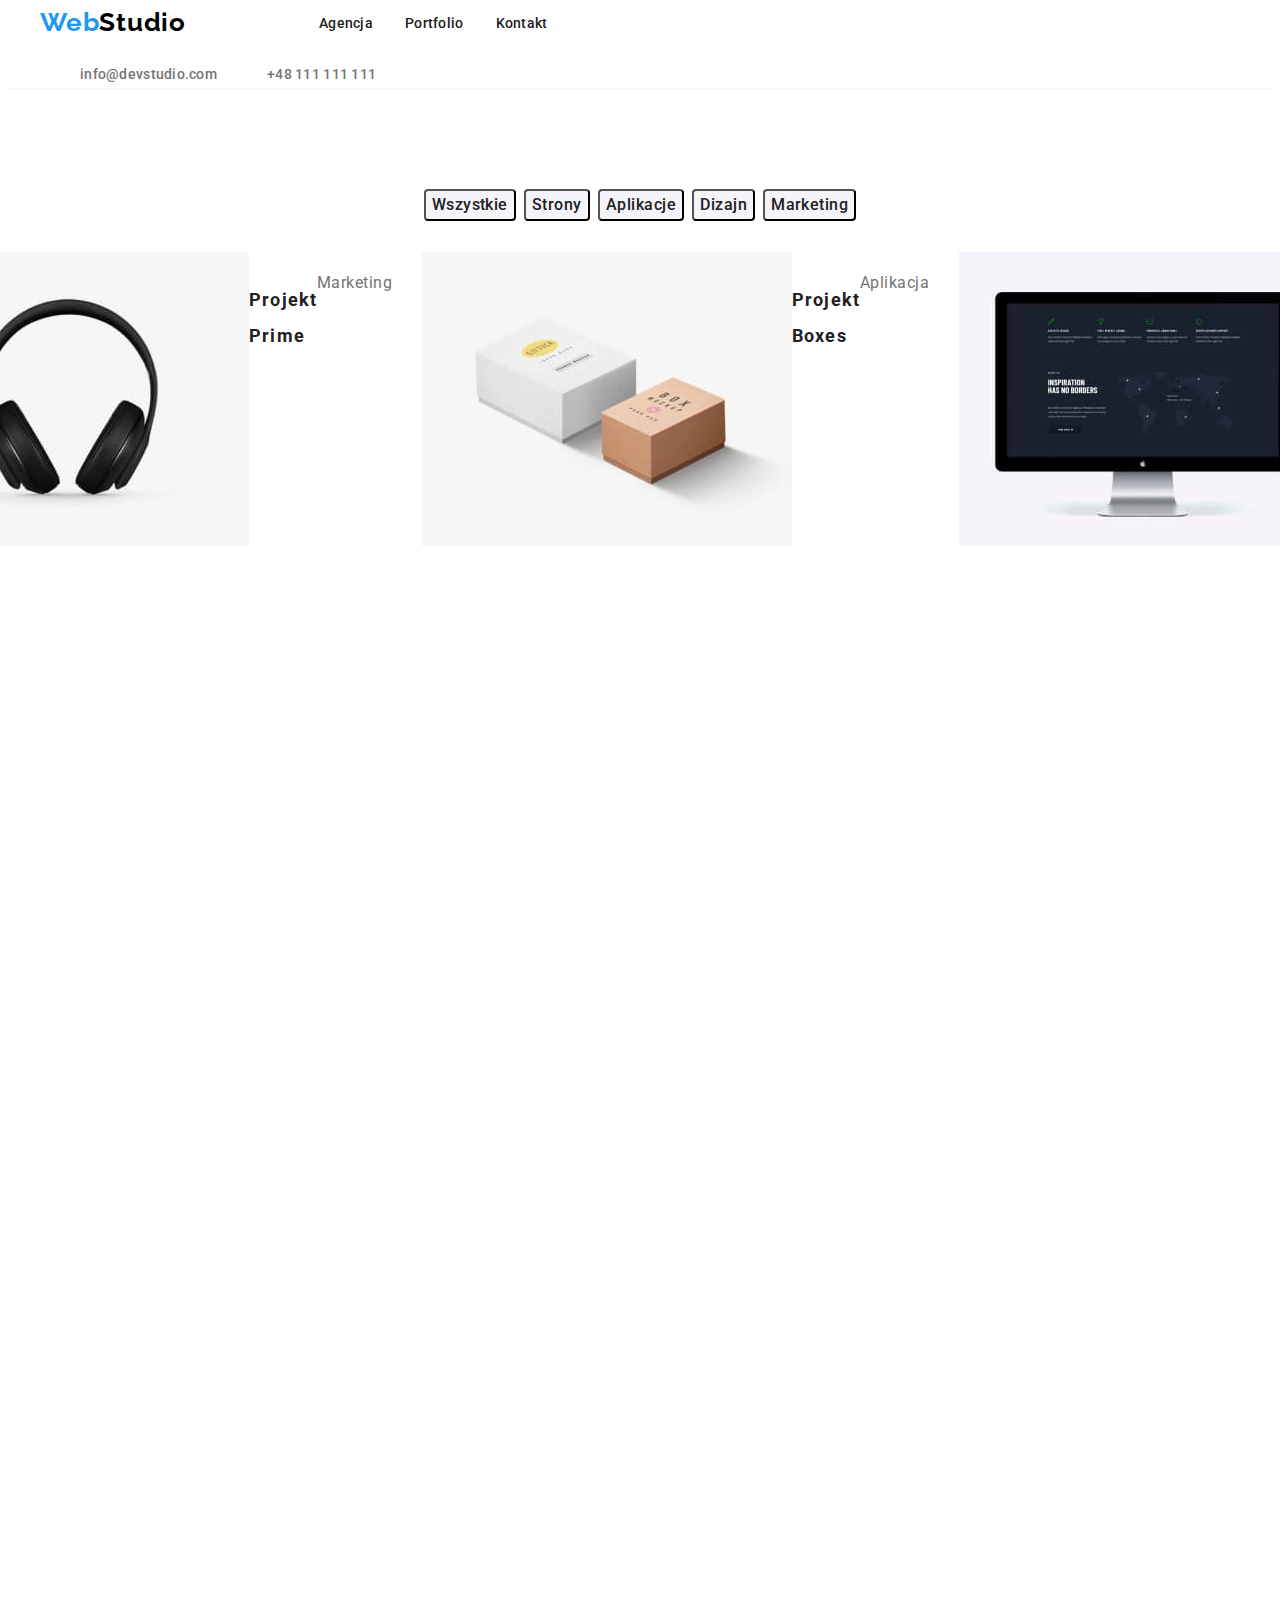
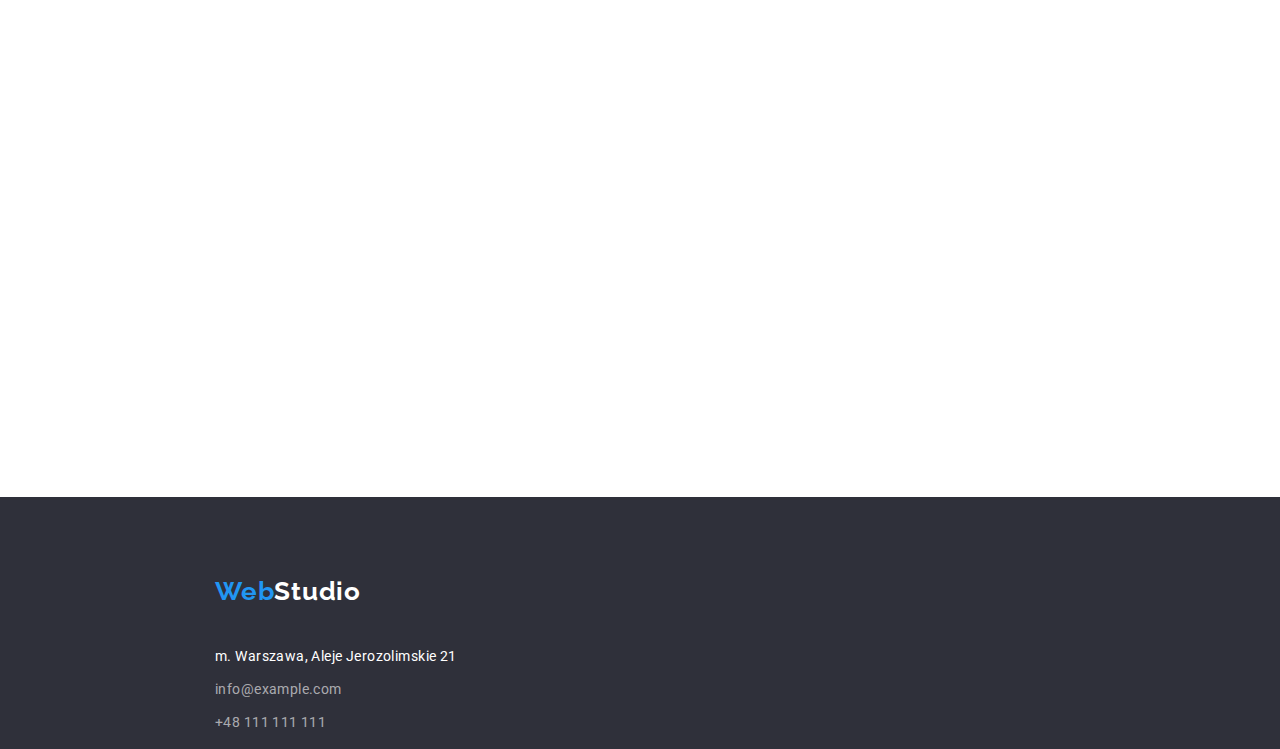
==== portfolio.html @ 16e68457 "Update portfolio.html" ====
<!DOCTYPE html>
<html lang="en">
  <head>
    <meta charset="UTF-8" />
    <meta http-equiv="X-UA-Compatible" content="IE=edge" />
    <meta name="viewport" content="width=device-width, initial-scale=1.0" />
    <link rel="stylesheet" href="./CSS/styles.css" />
    <link
      href="https://fonts.googleapis.com/css2?family=Raleway:wght@700&family=Roboto:wght@400;500;700;900&display=swap"
      rel="stylesheet"
    />
    <title>Document</title>
  </head>
  <body>
    <header class="header">
      <div class="container">
        <nav class="navigation">
          <a class="navigation_link" href="index.html"> <span class="web">Web</span>Studio</a>
          <ul class="navigation_list">
            <li class="navigation_list_item">
              <a class="nav_list_link" href="index.html">Agencja</a>
            </li>
            <li class="navigation_list_item">
              <a class="nav_list_link" href="portfolio.html">Portfolio</a>
            </li>
            <li class="navigation_list_item">
              <a class="nav_list_link" href="#">Kontakt</a>
            </li>
          </ul>
        </nav>
        <ul class="contacts_list">
          <li class="contacts_item">
            <a class="contacts_link" href="mailto:info@example.com">info@devstudio.com</a>
          </li>
          <li class="contacts_item">
            <a class="contacts_link" href="tel:+48 111 111 111">+48 111 111 111</a>
          </li>
        </ul>
      </div>
    </header>

    <main class="main">
      <div class=".container">
        <section class="btn_section">
          <ul class="btn_list">
            <li><button class="btn" type="button">Wszystkie</button></li>
            <li><button class="btn" type="button">Strony</button></li>
            <li><button class="btn" type="button">Aplikacje</button></li>
            <li><button class="btn" type="button">Dizajn</button></li>
            <li><button class="btn" type="button">Marketing</button></li>
          </ul>
        </section>
        <section>
          <ul class="img_list">
            <li class="img_list_item">
              <img class="img" src="images/img8.jpg" width="370" height="294" alt="Ekran" />
              <h5 class="img_list_item_h5">Technocrack</h5>
              <p class="img_list_item_p">Strona internetowa</p>
            </li>
            <li class="img_list_item">
              <img
                class="img"
                src="images/img9.jpg"
                width="370"
                height="294"
                alt="Golden State vs New Orlean"
              />
              <h5 class="img_list_item_h5">Grafika New Orlean vs Golden Star</h5>
              <p class="img_list_item_p">Dizajn</p>
            </li>
            <li class="img_list_item">
              <img
                class="img"
                src="images/img10.jpg"
                width="370"
                height="294"
                alt="Restauracja logo"
              />
              <h5 class="img_list_item_h5">Restauracja Seafood</h5>
              <p class="img_list_item_p">Aplikacja</p>
            </li>
            <li class="img_list_item">
              <img class="img" src="images/img11.jpg" width="370" height="294" alt="Słuchawki" />
              <h5 class="img_list_item_h5">Projekt Prime</h5>
              <p class="img_list_item_p">Marketing</p>
            </li>
            <li class="img_list_item">
              <img class="img" src="images/img12.jpg" width="370" height="294" alt="Boxy" />
              <h5 class="img_list_item_h5">Projekt Boxes</h5>
              <p class="img_list_item_p">Aplikacja</p>
            </li>
            <li class="img_list_item">
              <img class="img" src="images/img13.jpg" width="370" height="294" alt="Monitor" />
              <h5 class="img_list_item_h5">Inspiration has no Borders</h5>
              <p class="img_list_item_p">Strona internetowa</p>
            </li>
            <li class="img_list_item">
              <img class="img" src="images/img14.jpg" width="370" height="294" alt="Książka" />
              <h5 class="img_list_item_h5">Magazyn Limited Edition</h5>
              <p class="img_list_item_p">Dizajn</p>
            </li>
            <li class="img_list_item">
              <img class="img" src="images/img15.jpg" width="370" height="294" alt="Etykieta" />
              <h5 class="img_list_item_h5">Projekt LAB</h5>
              <p class="img_list_item_p">Marketing</p>
            </li>
            <li class="img_list_item">
              <img class="img" src="images/img16.jpg" width="370" height="294" alt="Laptop" />
              <h5 class="img_list_item_h5">Growing Business</h5>
              <p class="img_list_item_p">Aplikacja</p>
            </li>
          </ul>
        </section>
      </div>
    </main>
    <footer class="footer">
      <h3>
        <a class="navigation_link navigation_link--secondary" href="index.html">
          <span class="web">Web</span>Studio
        </a>
      </h3>
      <address class="address">
        <p class="address_p">m. Warszawa, Aleje Jerozolimskie 21</p>
        <ul class="address_list">
          <li class="address_list_item">
            <a class="address_link" href="mailto:info@example.com">info@example.com</a>
          </li>
          <li class="address_list_item">
            <a class="address_link" href="tel:+48 111 111 111">+48 111 111 111</a>
          </li>
        </ul>
      </address>
    </footer>
  </body>
</html>
---- CSS/styles.css ----
:root {
    --main-font:'Roboto', sans-serif;
    --secondary-font:'Raleway', sans-serif;
    --main-color:  #2196F3;
}

body {

    font-family: var(--main-font);
}


/* =======HEADER====== */
header {
    border-bottom: solid 1px #F5F4FA;
    width: 100%;
}


.container {
    width: 100%;
    max-width: 1200px;
    margin: 0 auto;
    padding: 0 15px;
}

.section {
    padding-top: 94px;
    padding-bottom: 94px;
}

.header {
display: flex;
    align-items: center;
    height: 80px;
}


.header_section{
    width: 100%;
        max-width: 1200px;
        margin: 0 auto;
        padding: 0 15px;

        display: flex;
            align-items: center;
}

.navigation {

        display: flex;
        align-items: center;
        width: 50%;
        gap: 93px
}
    .navigation_list {
        
        display: flex;
            list-style: none;
            gap: 32px;
        }


    
.navigation_link {

    font-family: 'Raleway';
        font-style: normal;
        font-weight: 700;
        font-size: 26px;
        line-height: 1.192;
        text-decoration: none;
        /* identical to box height */
    
        letter-spacing: 0.03em;
    
        color: #2196F3;
        color: #000000;

       
}

.web {
    color: #2196F3;
}
.nav_list_link {

   
        font-style: normal;
        font-weight: 500;
        font-size: 14px;
        line-height: 1.142;
        letter-spacing: 0.02em;
        text-decoration: none;
    
        color: #212121;
}

.nav_list_link:hover,
.nav_list_link:focus,
.contacts_link:hover,
.contacts_link:focus {
    color: var(--main-color)
}

.contacts_list {
   
    display: flex;
        margin-left: auto;
        gap: 50px;
        list-style: none;
        
}
.contacts_link {

  
        font-style: normal;
        font-weight: 500;
        font-size: 14px;
        line-height: 1.142;
        letter-spacing: 0.02em;
        text-decoration: none;
    
        color: #757575;
}

/* =======END HEADER====== */

/* =======MAIN====== */



.h1_section {
   background: #2F303A;
    height: 600px;
        display: flex;
        flex-direction: column;
        /* padding-top: 200px; */
        width: 100%;
        justify-content: center;
        
}
.h1 {
    position: absolute;
        width: 696px;
        height: 120px;
        left: 452px;
        top: 200px;
        right: 452px;
        bottom: 280px;

    font-style: normal;
        font-weight: 900;
        font-size: 44px;
        line-height: 1.363;
        /* or 136% */
    
        text-align: center;
        letter-spacing: 0.06em;
        text-transform: uppercase;
    
        color: #FFFFFF;
        margin:0 auto;
        
        /* padding: 200px 452px 280px 452px; */
}

.h1_btn {
    top:350px;
    bottom: 200px;
font-family: 'Roboto';
font-style: normal;
    font-weight: 700;
    font-size: 16px;
    line-height: 1.875;
    /* identical to box height, or 188% */
    

 

    color: #FFFFFF;

    cursor: pointer;
  
    background-color:  #2196F3;;
box-shadow: 0px 4px 4px rgba(0, 0, 0, 0.15);
    border-radius: 4px;
   margin:0 auto

   
}

.list {
    list-style: none;
    display: flex;
        justify-content: center;
        gap: 30px;
}

.list_item {
    display: inline-block;
}
.list_item_h4 {
    
    font-style: normal;
        font-weight: 700;
        font-size: 14px;
        line-height: 1.142;
        letter-spacing: 0.03em;
        text-transform: uppercase;
    
        color: #212121;
}

.list_item_p{
  
        font-style: normal;
        font-weight: 400;
        font-size: 14px;
        line-height: 1.714;
        /* or 171% */
    
        letter-spacing: 0.03em;
    
        color: #757575;
}

.heading {
  
        font-style: normal;
        font-weight: 700;
        font-size: 36px;
        line-height: 1.166;
        text-align: center;
        letter-spacing: 0.03em;
    
        color: #212121;
        padding-bottom: 50px;
}

.img_list {
    list-style: none;
    display: flex;
    justify-content: center;
    
        padding-bottom: 50px;
    
}

.img_list_item {
    display: flex;
        justify-content: center;
        padding:  15px;
        padding-bottom: 50px;
        
}

.img{
    display: inline-block;
        width: 370px;
        height: 294px;
}

.team_section {
   
    position: absolute;
        width: 100%;
        height: 648px;
        left: 0px;
        top: 1449px;
    
        background: #F5F4FA;
        justify-content: center;
}

.heading_team {
font-style: normal;
    font-weight: 700;
    font-size: 36px;
    line-height: 1.166;
    text-align: center;
    letter-spacing: 0.03em;

    color: #212121;
    padding-bottom: 50px;

    margin: 0;
    padding-top:90px ;
}
.team_list_item {
    height: 368px;
background: #FFFFFF;
box-shadow: 0px 1px 3px rgba(0, 0, 0, 0.12), 0px 1px 1px rgba(0, 0, 0, 0.14), 0px 2px 1px rgba(0, 0, 0, 0.2);
    border-radius: 0px 0px 4px 4px;

}

.team_img_h5 {
   
        font-style: normal;
        font-weight: 500;
        font-size: 16px;
        line-height: 1.187;
        /* identical to box height */
    
        text-align: center;
        letter-spacing: 0.03em;
    
        color: #212121;
        padding-top: 25px;
        margin: 0;
}

.team_list {
list-style: none;
display: flex;
    justify-content: center;
    gap: 30px;
}


.team_img_p {
  
        font-style: normal;
        font-weight: 400;
        font-size: 16px;
        line-height: 1.187;
        /* identical to box height */
    
        text-align: center;
        letter-spacing: 0.03em;
    
        color: #757575;
        padding-top: 10px;
        margin: 0;
}

.btn_section {
    display: flex;
    justify-content: center;
}

.btn_list {
    list-style: none;
    display: flex;
   
    margin: 0;
    padding-top: 100px;
    padding-left: 0px;
    gap: 8px;
}

.btn {
font-family: 'Roboto';
        font-style: normal;
        font-weight: 500;
        font-size: 16px;
        line-height: 1.625;
        /* identical to box height, or 162% */
    
        text-align: center;
        letter-spacing: 0.03em;
    
        color: #212121;

        background: #F5F4FA;
            border-radius: 4px;
            cursor: pointer;
}

.btn:hover,
.btn:focus {
    font-family: 'Roboto';
        font-style: normal;
        font-weight: 500;
        font-size: 16px;
        line-height: 1.625;
        /* identical to box height, or 162% */
    
        text-align: center;
        letter-spacing: 0.03em;
    
        color: #FFFFFF;

        background: #2196F3;
            /* shadow-middle */
        
            box-shadow: 0px 3px 1px rgba(0, 0, 0, 0.1), 0px 1px 2px rgba(0, 0, 0, 0.08), 0px 2px 2px rgba(0, 0, 0, 0.12);
            border-radius: 4px;
            cursor: pointer;
}

.img_list_item_h5 {
    
        font-style: normal;
        font-weight: 700;
        font-size: 18px;
        line-height: 2;
        /* identical to box height, or 200% */
    
        letter-spacing: 0.06em;
    
        color: #212121;
}

.img_list_item_p {
    
        font-style: normal;
        font-weight: 400;
        font-size: 16px;
        line-height: 1.875;
        /* identical to box height, or 188% */
    
        letter-spacing: 0.03em;
    
        color: #757575;
}




/* =======END MAIN====== */

/* =======FOOTER====== */

.navigation_link--secondary {
    display: flex;
    color: #FFFFFF;
    padding: 60px 1240px 20px 215px;
    margin: 0;
    
}

.footer {
    display: column;
    justify-content: center;
    background: #2F303A;
    position: absolute;
        width: 1600px;
        height: 252px;
        left: 0px;
        top: 2097px;
        width: 100%;
}

.h3_footer {
    margin: 0;
}

.address {
    
    margin: 0;
   
    padding-left: 215px;
    
}

.address_list {
    list-style: none;
    gap: 9px;
    padding-left: 0%;
    margin: 0;
}

.address_p {
   
        font-style: normal;
        font-weight: 400;
        font-size: 14px;
        line-height: 1.714;
        /* or 171% */
    
        letter-spacing: 0.03em;
    
        color: #FFFFFF;
        margin: 0;
        padding-bottom: 9px;
}

.address_list_item {
    padding-bottom: 9px;
}

.address_link {
    
        font-style: normal;
        font-weight: 400;
        font-size: 14px;
        line-height: 1.714;
        text-decoration: none;
        /* or 171% */
    
        letter-spacing: 0.03em;
    
        color: rgba(255, 255, 255, 0.6);
}
 
.address_link:hover,
.address_link:focus {
    color: #2196F3;
    
}



/* =======END FOOTER====== */
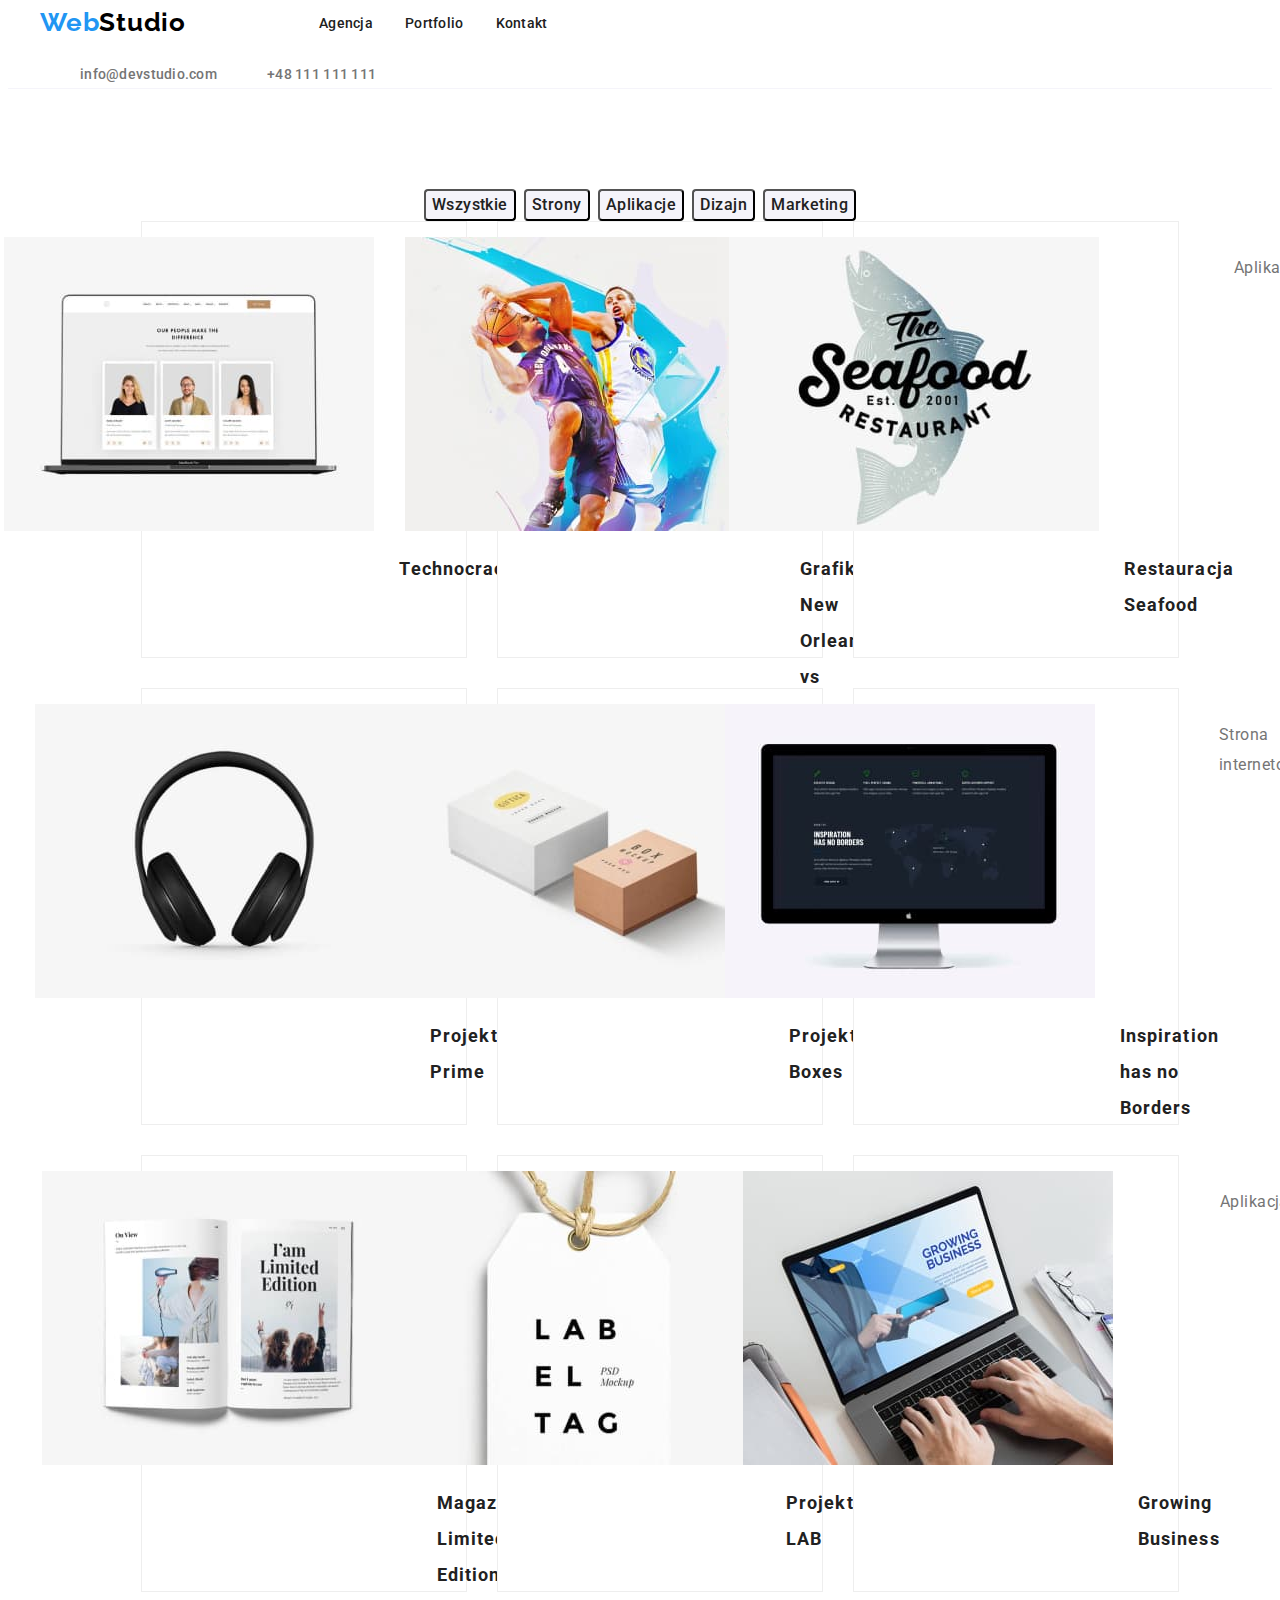
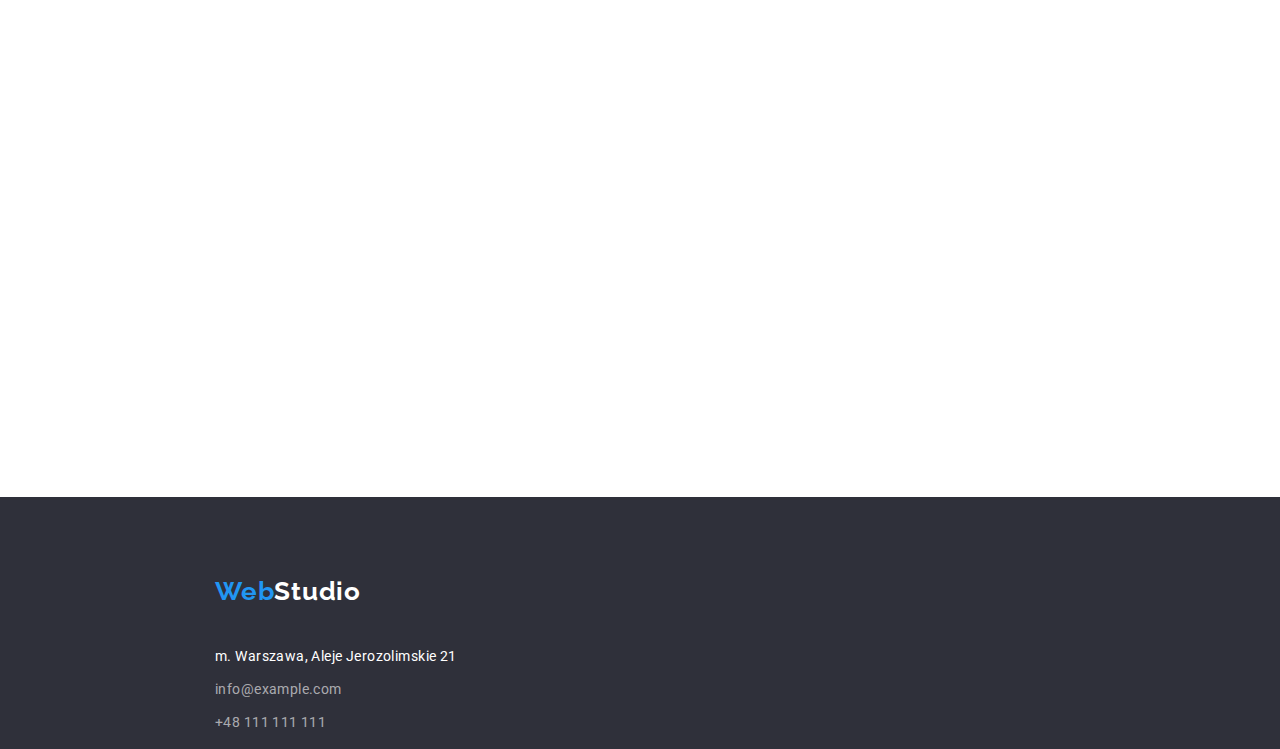
==== commit 31bf4ddd: "Update portfolio.html" ====
--- a/portfolio.html
+++ b/portfolio.html
@@ -40,7 +40,7 @@
     </header>
 
     <main class="main">
-      <div class=".container">
+      <div class="container">
         <section class="btn_section">
           <ul class="btn_list">
             <li><button class="btn" type="button">Wszystkie</button></li>
--- a/CSS/styles.css
+++ b/CSS/styles.css
@@ -238,7 +238,7 @@
         padding-bottom: 50px;
 }
 
-.img_list {
+.img_list1 {
     list-style: none;
     display: flex;
     justify-content: center;
@@ -316,6 +316,7 @@
 display: flex;
     justify-content: center;
     gap: 30px;
+    margin: 0;
 }
 
 
@@ -390,6 +391,26 @@
             cursor: pointer;
 }
 
+.img_list {
+    display: flex;
+    justify-content: center;
+    flex-wrap: wrap;
+    gap:30px;
+    margin: 0;
+
+ 
+}
+
+.img_list_item {
+   
+    height: 370px;
+width: 294px;
+    background: #FFFFFF;
+        border: 1px solid #EEEEEE;
+        justify-content: center;
+       
+}
+
 .img_list_item_h5 {
     
         font-style: normal;
@@ -401,6 +422,11 @@
         letter-spacing: 0.06em;
     
         color: #212121;
+        padding-top: 314px;
+        padding-left: 25px;
+        margin: 0;
+        
+
 }
 
 .img_list_item_p {
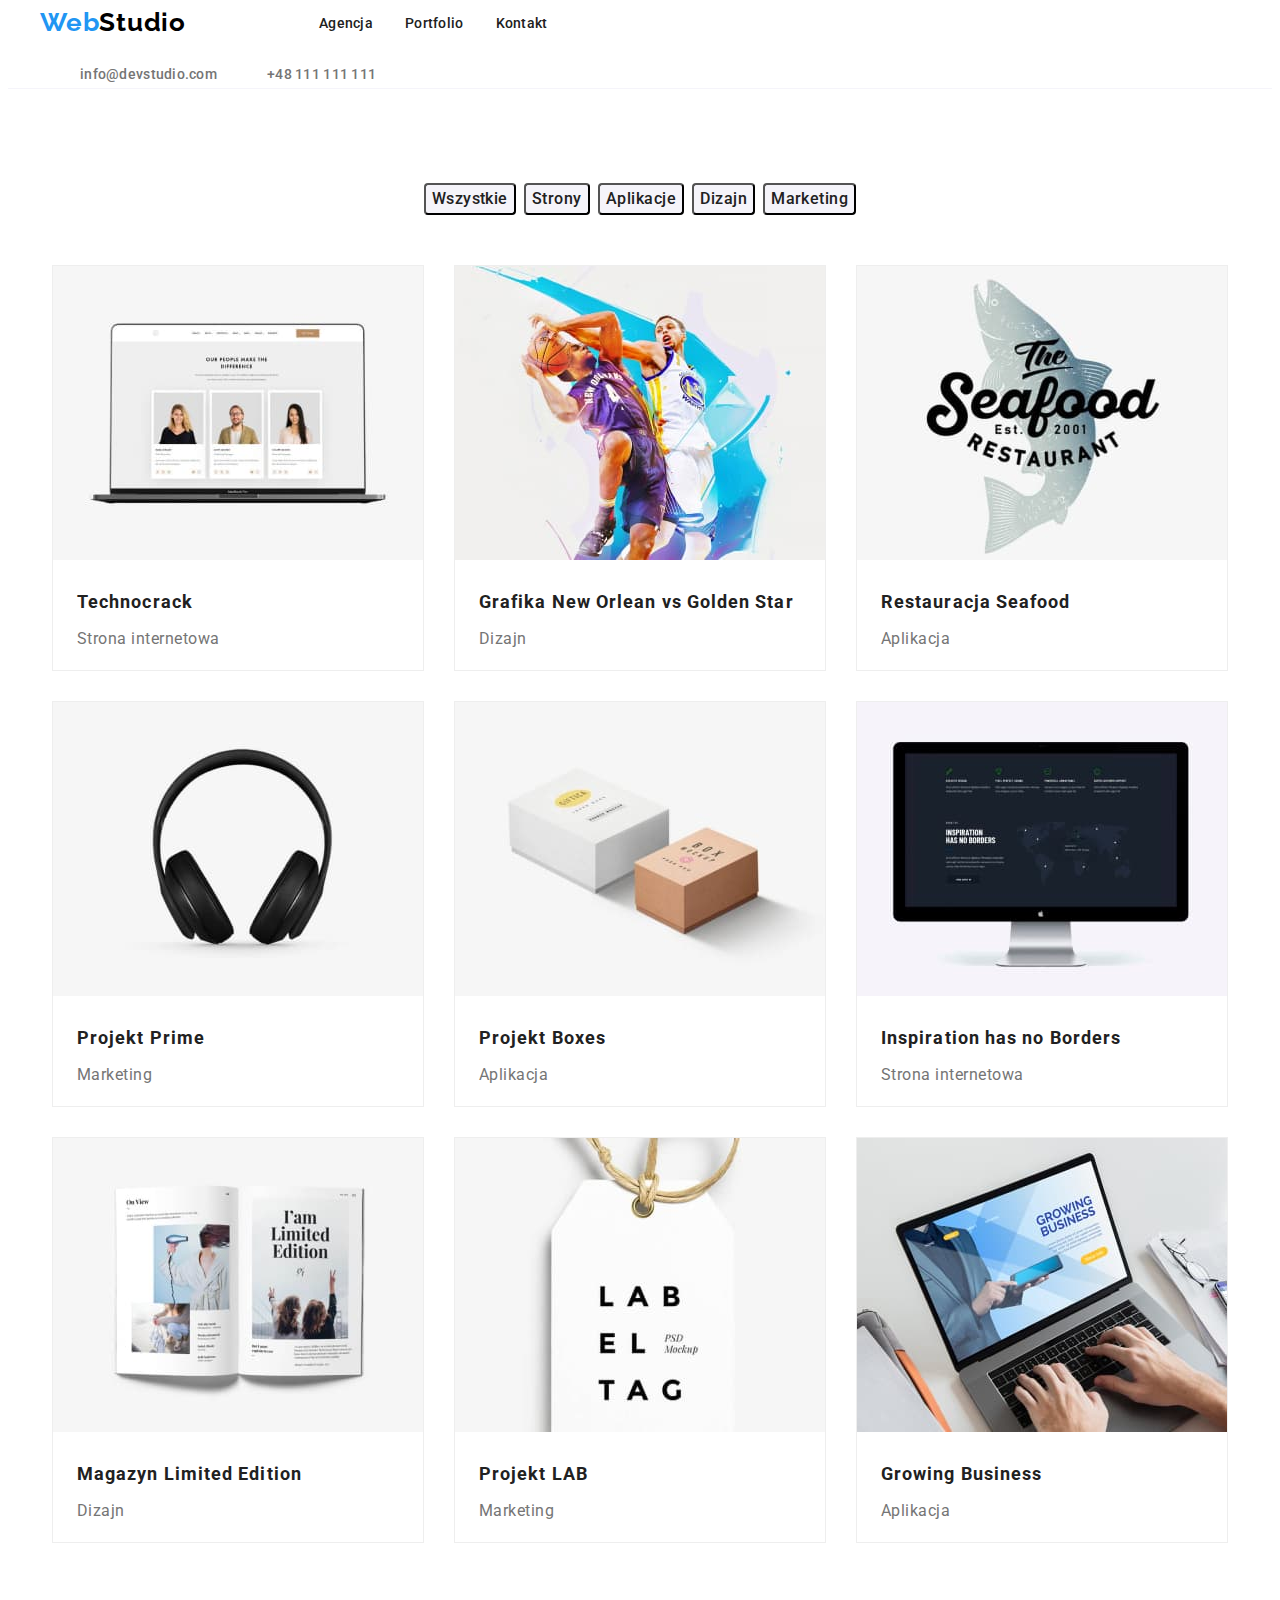
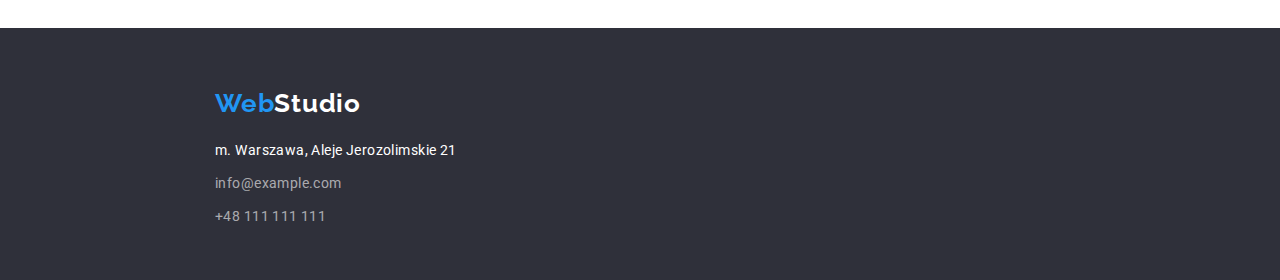
==== commit 3ef4f4a3: "Update portfolio.html" ====
--- a/portfolio.html
+++ b/portfolio.html
@@ -52,12 +52,12 @@
         </section>
         <section>
           <ul class="img_list">
-            <li class="img_list_item">
+            <li class="img_list_item_1">
               <img class="img" src="images/img8.jpg" width="370" height="294" alt="Ekran" />
               <h5 class="img_list_item_h5">Technocrack</h5>
               <p class="img_list_item_p">Strona internetowa</p>
             </li>
-            <li class="img_list_item">
+            <li class="img_list_item_1">
               <img
                 class="img"
                 src="images/img9.jpg"
@@ -68,7 +68,7 @@
               <h5 class="img_list_item_h5">Grafika New Orlean vs Golden Star</h5>
               <p class="img_list_item_p">Dizajn</p>
             </li>
-            <li class="img_list_item">
+            <li class="img_list_item_1">
               <img
                 class="img"
                 src="images/img10.jpg"
@@ -79,32 +79,32 @@
               <h5 class="img_list_item_h5">Restauracja Seafood</h5>
               <p class="img_list_item_p">Aplikacja</p>
             </li>
-            <li class="img_list_item">
+            <li class="img_list_item_1">
               <img class="img" src="images/img11.jpg" width="370" height="294" alt="Słuchawki" />
               <h5 class="img_list_item_h5">Projekt Prime</h5>
               <p class="img_list_item_p">Marketing</p>
             </li>
-            <li class="img_list_item">
+            <li class="img_list_item_1">
               <img class="img" src="images/img12.jpg" width="370" height="294" alt="Boxy" />
               <h5 class="img_list_item_h5">Projekt Boxes</h5>
               <p class="img_list_item_p">Aplikacja</p>
             </li>
-            <li class="img_list_item">
+            <li class="img_list_item_1">
               <img class="img" src="images/img13.jpg" width="370" height="294" alt="Monitor" />
               <h5 class="img_list_item_h5">Inspiration has no Borders</h5>
               <p class="img_list_item_p">Strona internetowa</p>
             </li>
-            <li class="img_list_item">
+            <li class="img_list_item_1">
               <img class="img" src="images/img14.jpg" width="370" height="294" alt="Książka" />
               <h5 class="img_list_item_h5">Magazyn Limited Edition</h5>
               <p class="img_list_item_p">Dizajn</p>
             </li>
-            <li class="img_list_item">
+            <li class="img_list_item_1">
               <img class="img" src="images/img15.jpg" width="370" height="294" alt="Etykieta" />
               <h5 class="img_list_item_h5">Projekt LAB</h5>
               <p class="img_list_item_p">Marketing</p>
             </li>
-            <li class="img_list_item">
+            <li class="img_list_item_1">
               <img class="img" src="images/img16.jpg" width="370" height="294" alt="Laptop" />
               <h5 class="img_list_item_h5">Growing Business</h5>
               <p class="img_list_item_p">Aplikacja</p>
@@ -114,7 +114,7 @@
       </div>
     </main>
     <footer class="footer">
-      <h3>
+      <h3 class="h3_footer">
         <a class="navigation_link navigation_link--secondary" href="index.html">
           <span class="web">Web</span>Studio
         </a>
--- a/CSS/styles.css
+++ b/CSS/styles.css
@@ -271,6 +271,7 @@
     
         background: #F5F4FA;
         justify-content: center;
+        padding-bottom: 94px;
 }
 
 .heading_team {
@@ -346,8 +347,9 @@
     display: flex;
    
     margin: 0;
-    padding-top: 100px;
+    padding-top: 94px;
     padding-left: 0px;
+    padding-bottom: 50px;
     gap: 8px;
 }
 
@@ -397,17 +399,20 @@
     flex-wrap: wrap;
     gap:30px;
     margin: 0;
+    list-style: none;
+    padding: 0;
+    padding-bottom: 94px;
 
  
 }
 
-.img_list_item {
-   
-    height: 370px;
-width: 294px;
+.img_list_item_1 {
+justify-content: center;
+    height: 404px;
+width: 370px;
     background: #FFFFFF;
         border: 1px solid #EEEEEE;
-        justify-content: center;
+        
        
 }
 
@@ -422,8 +427,8 @@
         letter-spacing: 0.06em;
     
         color: #212121;
-        padding-top: 314px;
-        padding-left: 25px;
+        padding-top: 20px;
+        padding-left: 24px;
         margin: 0;
         
 
@@ -438,6 +443,9 @@
         /* identical to box height, or 188% */
     
         letter-spacing: 0.03em;
+        padding-top: 4px;
+        padding-left: 24px;
+        margin: 0;
     
         color: #757575;
 }
@@ -464,8 +472,9 @@
     position: absolute;
         width: 1600px;
         height: 252px;
+        top: 1628px;
         left: 0px;
-        top: 2097px;
+        /* top: 2097px; */
         width: 100%;
 }
 
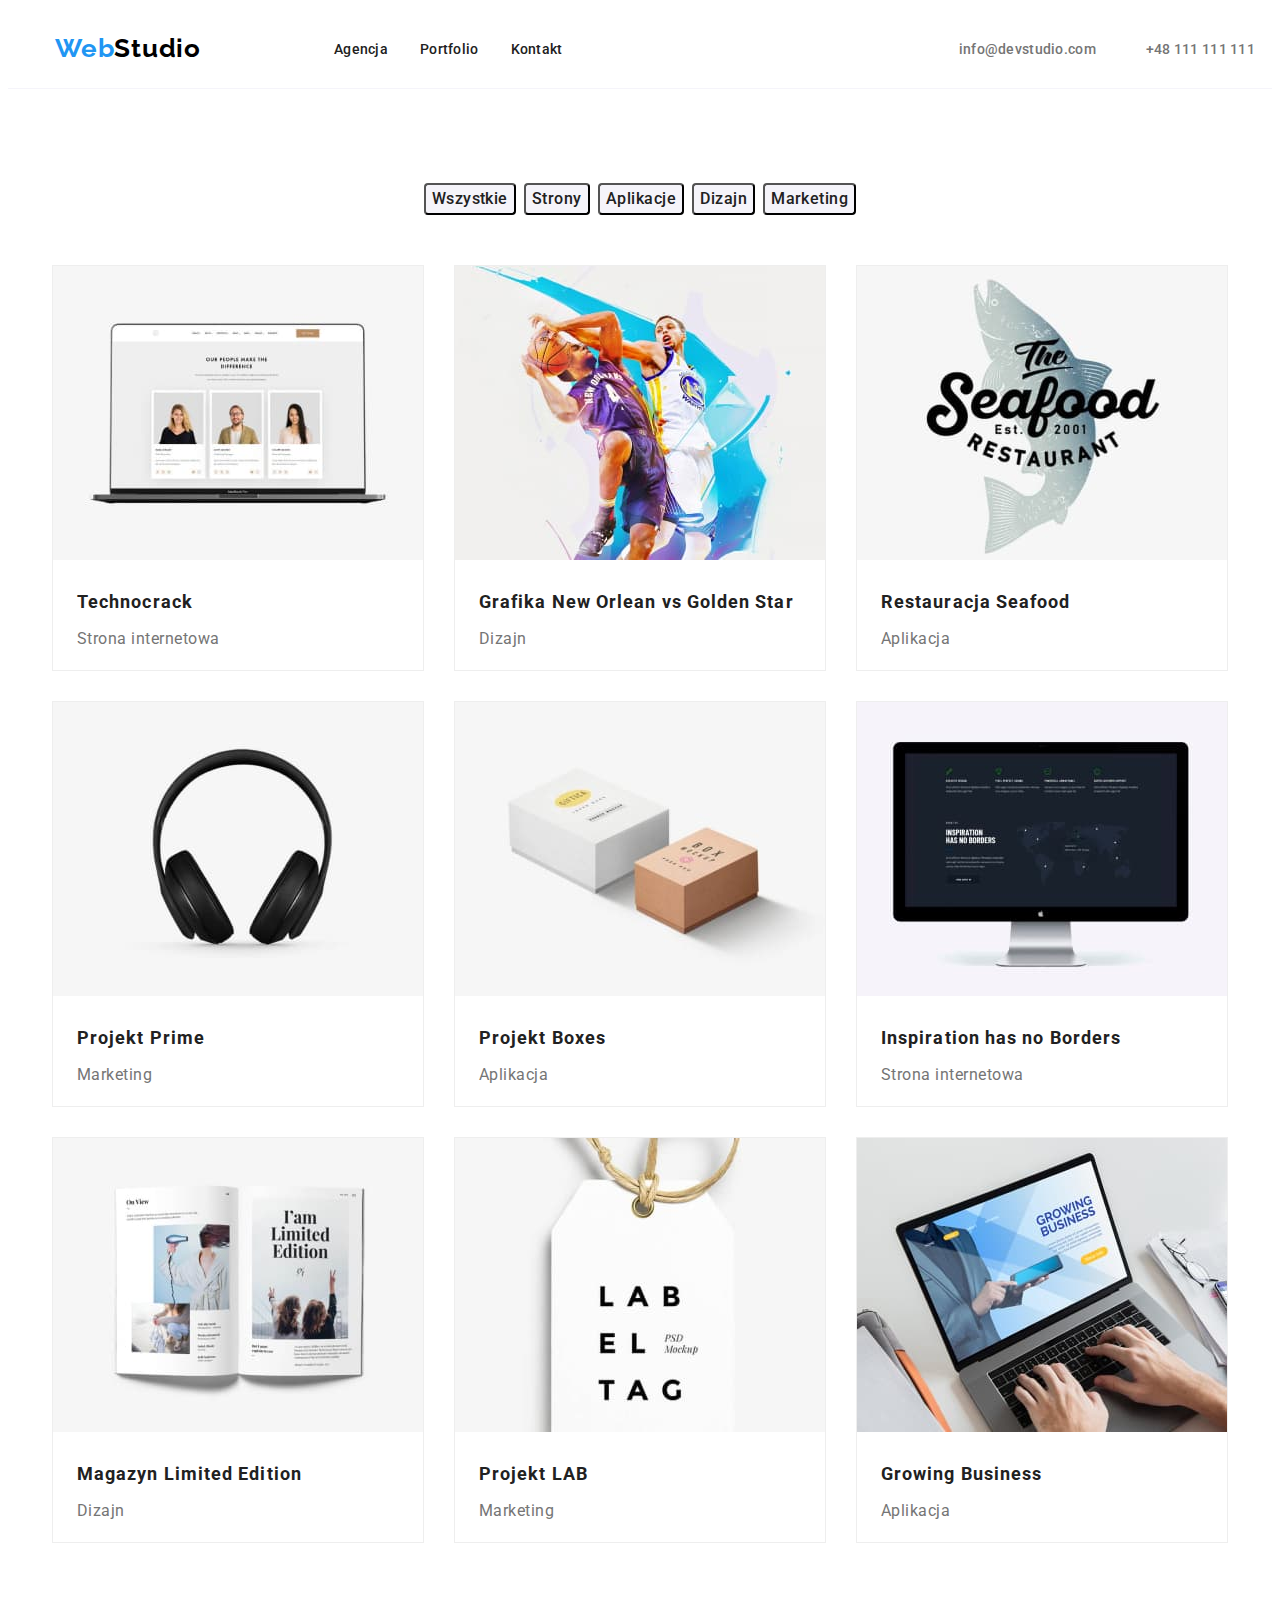
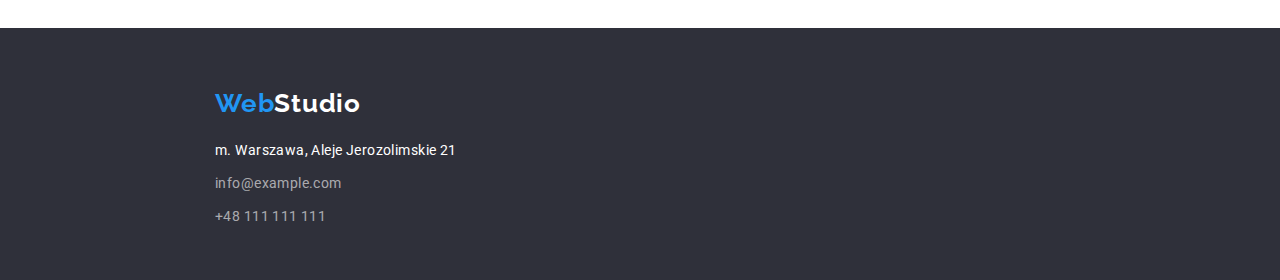
==== commit fd26cf2d: "Update portfolio.html" ====
--- a/portfolio.html
+++ b/portfolio.html
@@ -14,28 +14,30 @@
   <body>
     <header class="header">
       <div class="container">
-        <nav class="navigation">
-          <a class="navigation_link" href="index.html"> <span class="web">Web</span>Studio</a>
-          <ul class="navigation_list">
-            <li class="navigation_list_item">
-              <a class="nav_list_link" href="index.html">Agencja</a>
+        <section class="header_section">
+          <nav class="navigation">
+            <a class="navigation_link" href="index.html"> <span class="web">Web</span>Studio</a>
+            <ul class="navigation_list">
+              <li class="navigation_list_item">
+                <a class="nav_list_link" href="index.html">Agencja</a>
+              </li>
+              <li class="navigation_list_item">
+                <a class="nav_list_link" href="portfolio.html">Portfolio</a>
+              </li>
+              <li class="navigation_list_item">
+                <a class="nav_list_link" href="#">Kontakt</a>
+              </li>
+            </ul>
+          </nav>
+          <ul class="contacts_list">
+            <li class="contacts_item">
+              <a class="contacts_link" href="mailto:info@example.com">info@devstudio.com</a>
             </li>
-            <li class="navigation_list_item">
-              <a class="nav_list_link" href="portfolio.html">Portfolio</a>
-            </li>
-            <li class="navigation_list_item">
-              <a class="nav_list_link" href="#">Kontakt</a>
+            <li class="contacts_item">
+              <a class="contacts_link" href="tel:+48 111 111 111">+48 111 111 111</a>
             </li>
           </ul>
-        </nav>
-        <ul class="contacts_list">
-          <li class="contacts_item">
-            <a class="contacts_link" href="mailto:info@example.com">info@devstudio.com</a>
-          </li>
-          <li class="contacts_item">
-            <a class="contacts_link" href="tel:+48 111 111 111">+48 111 111 111</a>
-          </li>
-        </ul>
+        </section>
       </div>
     </header>
 
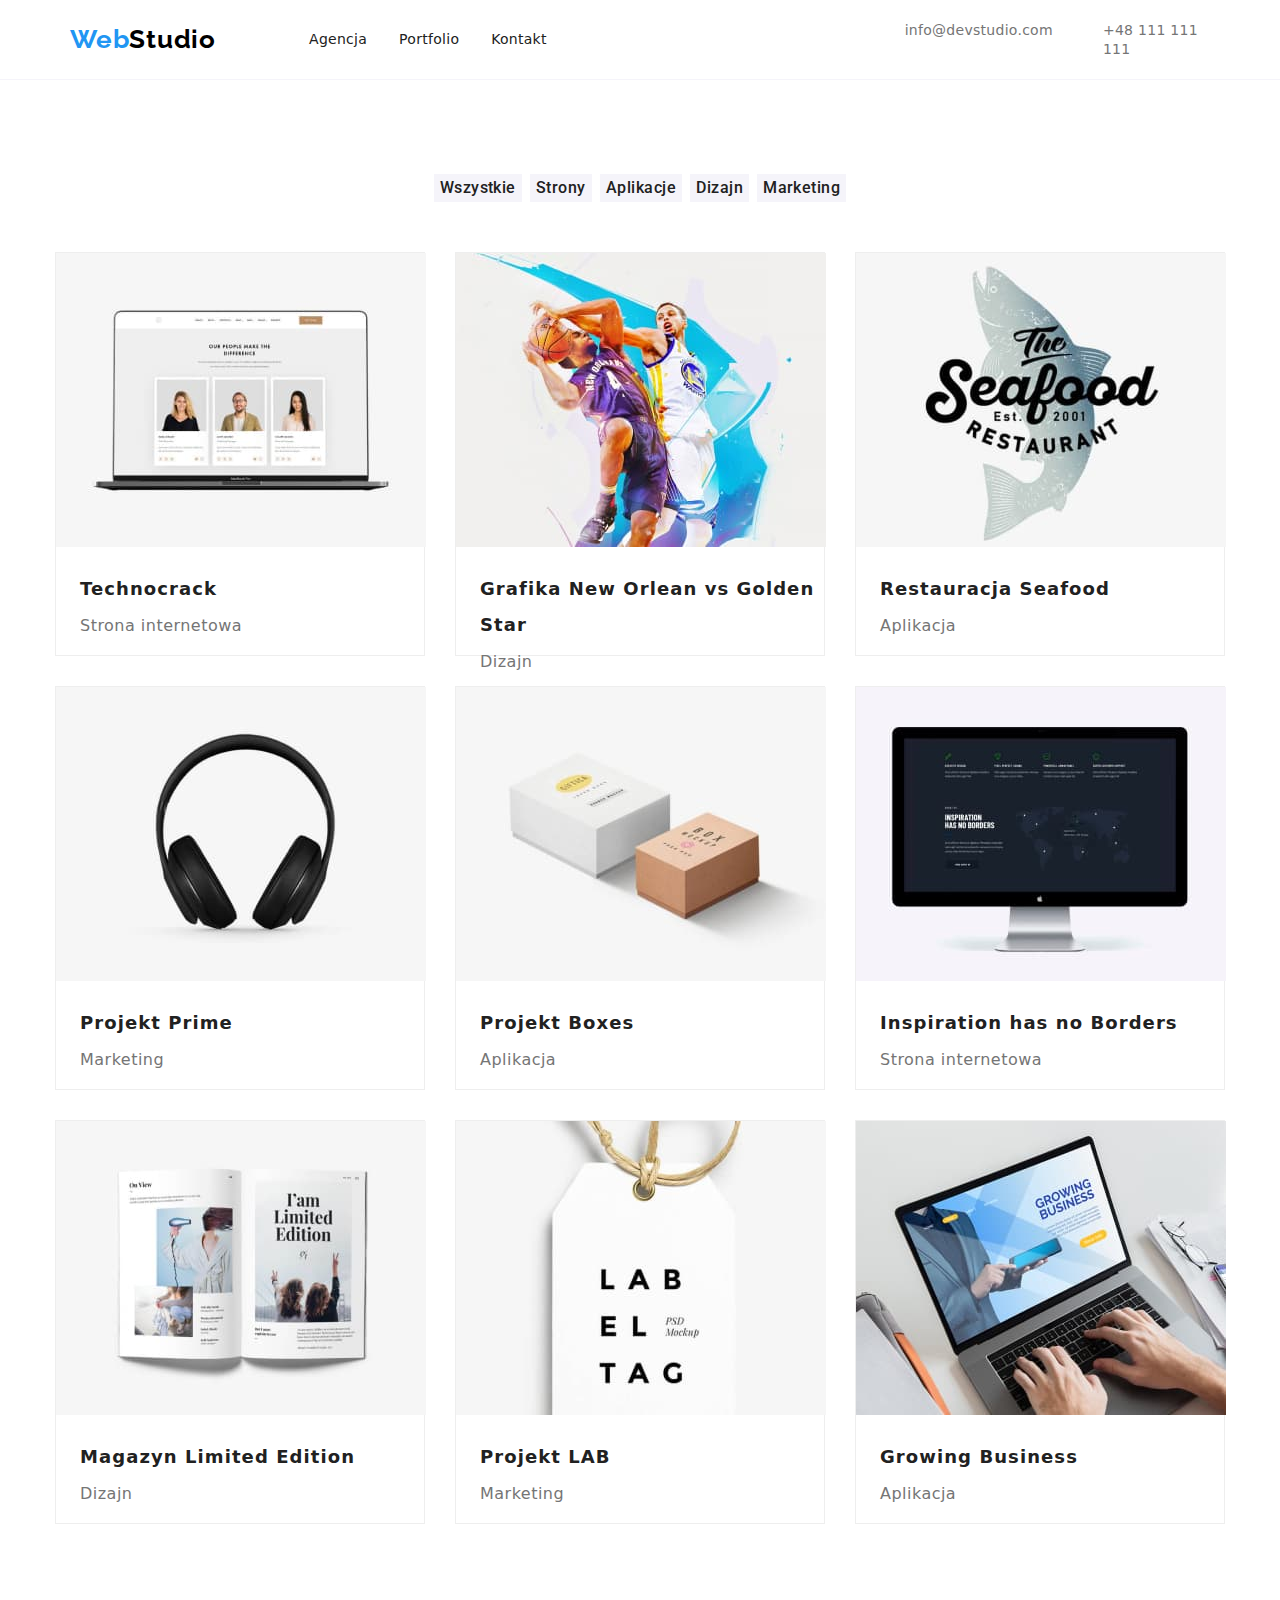
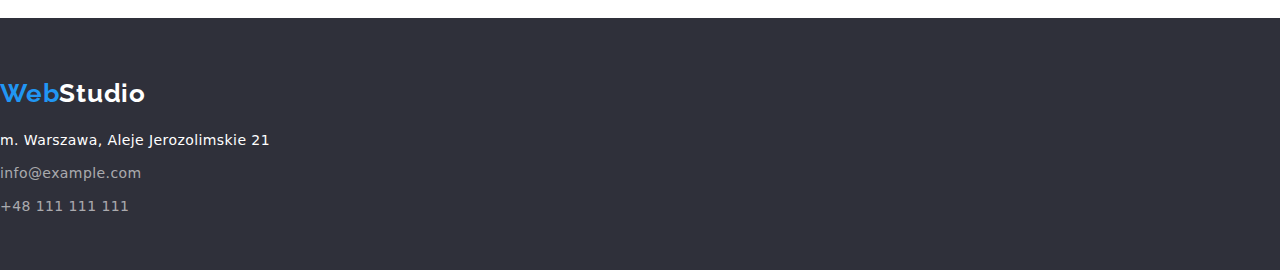
==== commit 397ca0cb: "Update portfolio.html" ====
--- a/portfolio.html
+++ b/portfolio.html
@@ -8,6 +8,10 @@
     <link
       href="https://fonts.googleapis.com/css2?family=Raleway:wght@700&family=Roboto:wght@400;500;700;900&display=swap"
       rel="stylesheet"
+    />
+    <link
+      rel="stylesheet"
+      href="https://https://cdnjs.cloudflare.com/ajax/libs/modern-normalize/1.1.0/modern-normalize.min.css"
     />
     <title>Document</title>
   </head>
--- a/CSS/styles.css
+++ b/CSS/styles.css
@@ -22,6 +22,7 @@
     max-width: 1200px;
     margin: 0 auto;
     padding: 0 15px;
+    
 }
 
 .section {
@@ -58,6 +59,8 @@
         display: flex;
             list-style: none;
             gap: 32px;
+            margin: 0;
+            padding: 0px;
         }
 
 
@@ -103,13 +106,16 @@
     color: var(--main-color)
 }
 
+
 .contacts_list {
    
     display: flex;
         margin-left: auto;
         gap: 50px;
         list-style: none;
-        
+        margin: 0;
+        padding: 0px;
+       padding-left: 300px;
 }
 .contacts_link {
 
@@ -128,7 +134,11 @@
 
 /* =======MAIN====== */
 
-
+ul,
+ol {
+    margin: 0;
+    padding: 0
+}
 
 .h1_section {
    background: #2F303A;
@@ -136,18 +146,21 @@
         display: flex;
         flex-direction: column;
         /* padding-top: 200px; */
-        width: 100%;
+        /* width: 1600px ; */
         justify-content: center;
+        align-items: center;
+        
+        
         
 }
 .h1 {
-    position: absolute;
+    
         width: 696px;
         height: 120px;
-        left: 452px;
+        /* left: 452px;
         top: 200px;
         right: 452px;
-        bottom: 280px;
+        bottom: 280px; */
 
     font-style: normal;
         font-weight: 900;
@@ -162,12 +175,13 @@
         color: #FFFFFF;
         margin:0 auto;
         
-        /* padding: 200px 452px 280px 452px; */
+        padding-bottom: 30px;
 }
 
 .h1_btn {
-    top:350px;
-    bottom: 200px;
+    display: flex;
+    /* top:350px;
+    bottom: 200px; */
 font-family: 'Roboto';
 font-style: normal;
     font-weight: 700;
@@ -175,6 +189,7 @@
     line-height: 1.875;
     /* identical to box height, or 188% */
     
+    
 
  
 
@@ -195,6 +210,8 @@
     display: flex;
         justify-content: center;
         gap: 30px;
+        padding-top: 94px;
+        margin: 0;
 }
 
 .list_item {
@@ -236,25 +253,36 @@
     
         color: #212121;
         padding-bottom: 50px;
+        margin: 0;
+        padding-top: 94px;
 }
 
 .img_list1 {
     list-style: none;
     display: flex;
     justify-content: center;
-    
-        padding-bottom: 50px;
+    gap: 30px;
+    
+        padding-bottom: 94px;
+        margin: 0;
     
 }
 
 .img_list_item {
     display: flex;
         justify-content: center;
-        padding:  15px;
-        padding-bottom: 50px;
-        
-}
-
+        /* padding:  15px;
+        padding-bottom: 50px; */
+        
+        
+}
+.img_list_item:nth-child(1) {
+    padding-left: 0px;
+}
+
+.img_list_item:nth-child(3) {
+    padding-right: 0px;
+}
 .img{
     display: inline-block;
         width: 370px;
@@ -263,7 +291,7 @@
 
 .team_section {
    
-    position: absolute;
+    
         width: 100%;
         height: 648px;
         left: 0px;
@@ -286,7 +314,7 @@
     padding-bottom: 50px;
 
     margin: 0;
-    padding-top:90px ;
+    padding-top:94px ;
 }
 .team_list_item {
     height: 368px;
@@ -318,6 +346,7 @@
     justify-content: center;
     gap: 30px;
     margin: 0;
+    padding: 0px;
 }
 
 
@@ -367,8 +396,9 @@
         color: #212121;
 
         background: #F5F4FA;
-            border-radius: 4px;
+           
             cursor: pointer;
+            border: 0;
 }
 
 .btn:hover,
@@ -389,7 +419,7 @@
             /* shadow-middle */
         
             box-shadow: 0px 3px 1px rgba(0, 0, 0, 0.1), 0px 1px 2px rgba(0, 0, 0, 0.08), 0px 2px 2px rgba(0, 0, 0, 0.12);
-            border-radius: 4px;
+            
             cursor: pointer;
 }
 
@@ -460,16 +490,17 @@
 .navigation_link--secondary {
     display: flex;
     color: #FFFFFF;
-    padding: 60px 1240px 20px 215px;
-    margin: 0;
-    
+    /* padding: 60px 1240px 20px 215px; */
+    margin: 0;
+    padding-top: 60px;
+    padding-bottom: 20px;
 }
 
 .footer {
     display: column;
     justify-content: center;
     background: #2F303A;
-    position: absolute;
+   
         width: 1600px;
         height: 252px;
         top: 1628px;
@@ -486,7 +517,7 @@
     
     margin: 0;
    
-    padding-left: 215px;
+    /* padding-left: 215px; */
     
 }
 
@@ -495,6 +526,7 @@
     gap: 9px;
     padding-left: 0%;
     margin: 0;
+    padding: 0px;
 }
 
 .address_p {
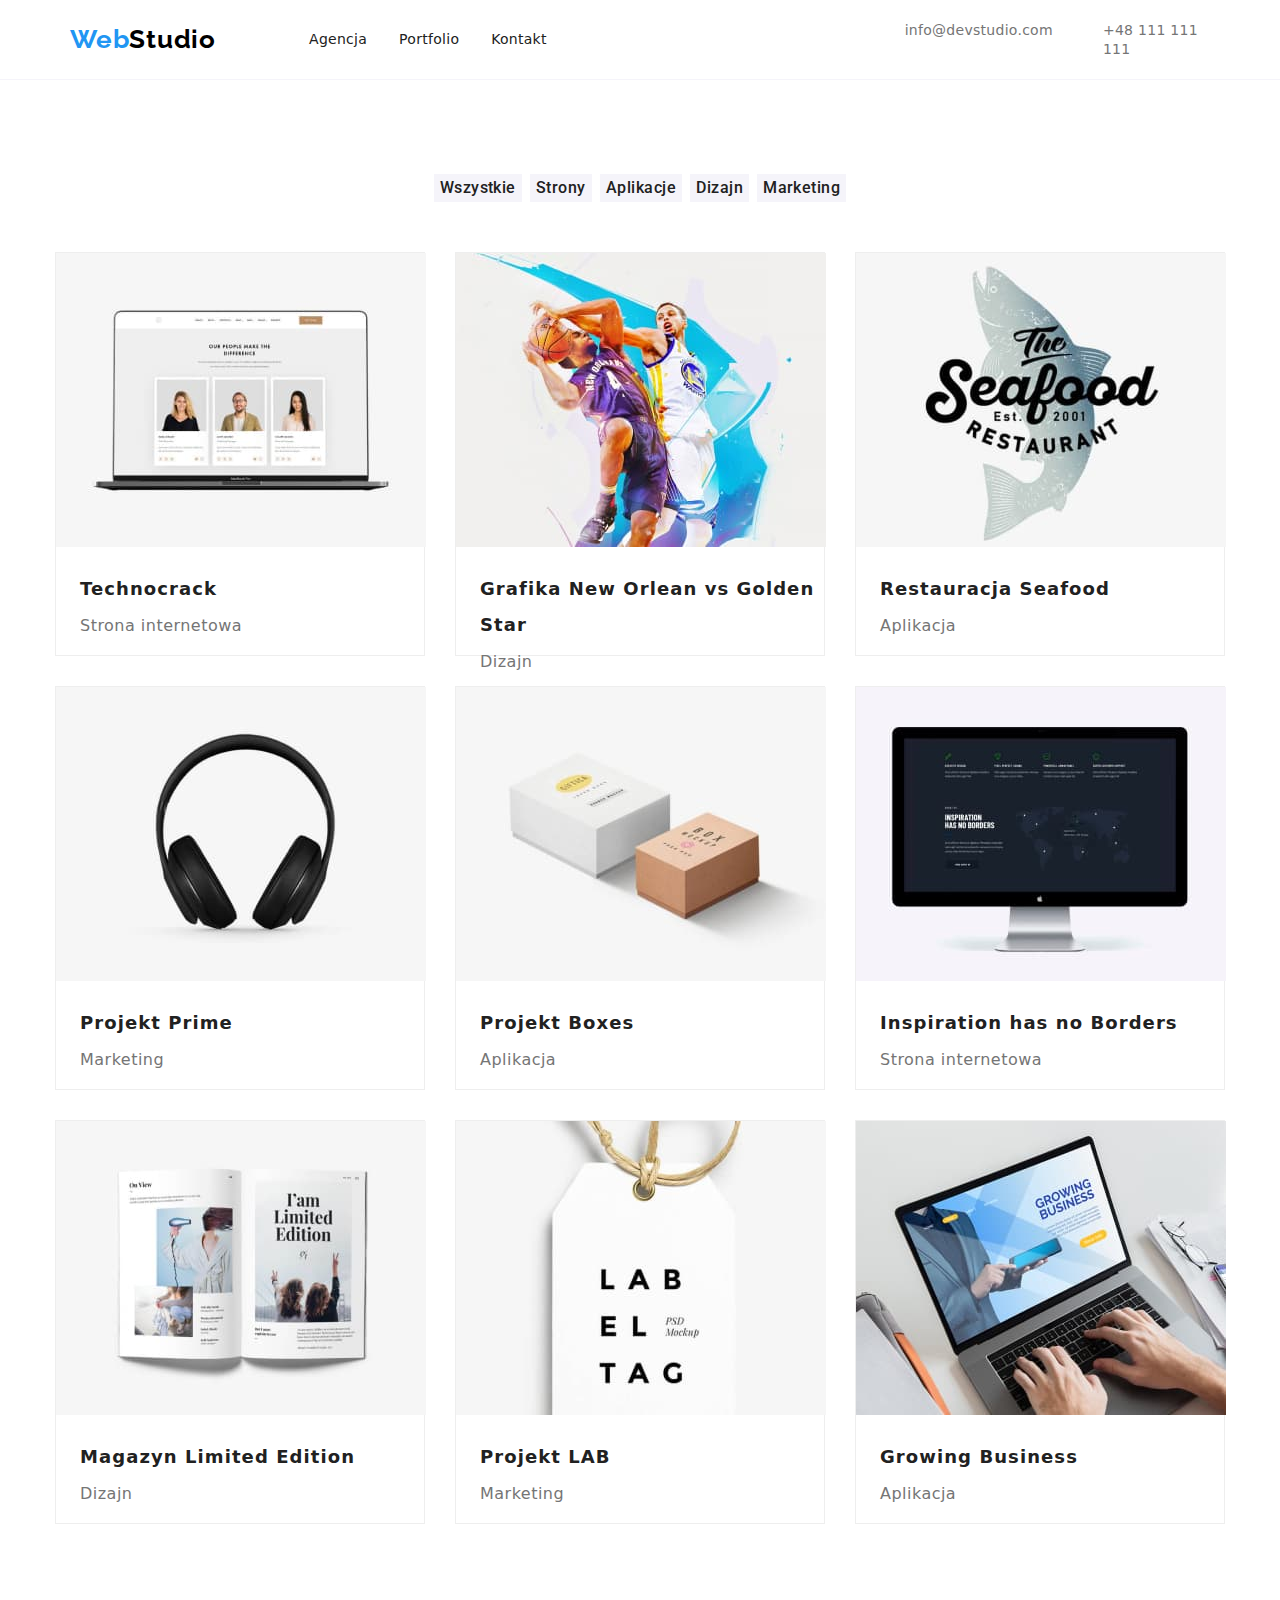
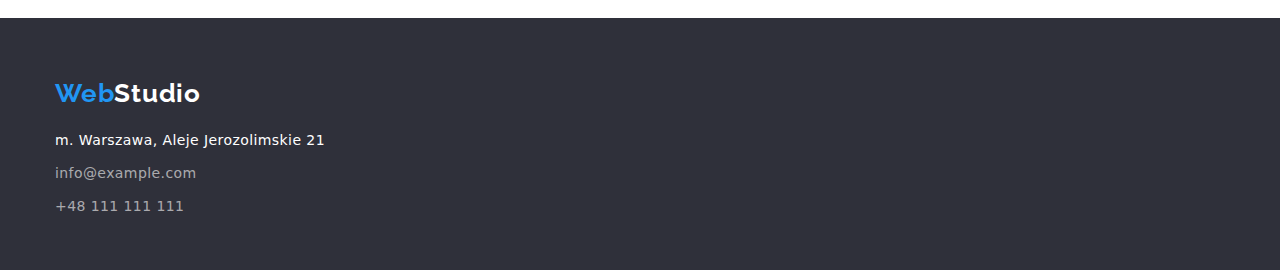
==== commit c698f68e: "Update portfolio.html" ====
--- a/portfolio.html
+++ b/portfolio.html
@@ -120,22 +120,24 @@
       </div>
     </main>
     <footer class="footer">
-      <h3 class="h3_footer">
-        <a class="navigation_link navigation_link--secondary" href="index.html">
-          <span class="web">Web</span>Studio
-        </a>
-      </h3>
-      <address class="address">
-        <p class="address_p">m. Warszawa, Aleje Jerozolimskie 21</p>
-        <ul class="address_list">
-          <li class="address_list_item">
-            <a class="address_link" href="mailto:info@example.com">info@example.com</a>
-          </li>
-          <li class="address_list_item">
-            <a class="address_link" href="tel:+48 111 111 111">+48 111 111 111</a>
-          </li>
-        </ul>
-      </address>
+      <div class="container">
+        <h3 class="h3_footer">
+          <a class="navigation_link navigation_link--secondary" href="index.html">
+            <span class="web">Web</span>Studio
+          </a>
+        </h3>
+        <address class="address">
+          <p class="address_p">m. Warszawa, Aleje Jerozolimskie 21</p>
+          <ul class="address_list">
+            <li class="address_list_item">
+              <a class="address_link" href="mailto:info@example.com">info@example.com</a>
+            </li>
+            <li class="address_list_item">
+              <a class="address_link" href="tel:+48 111 111 111">+48 111 111 111</a>
+            </li>
+          </ul>
+        </address>
+      </div>
     </footer>
   </body>
 </html>
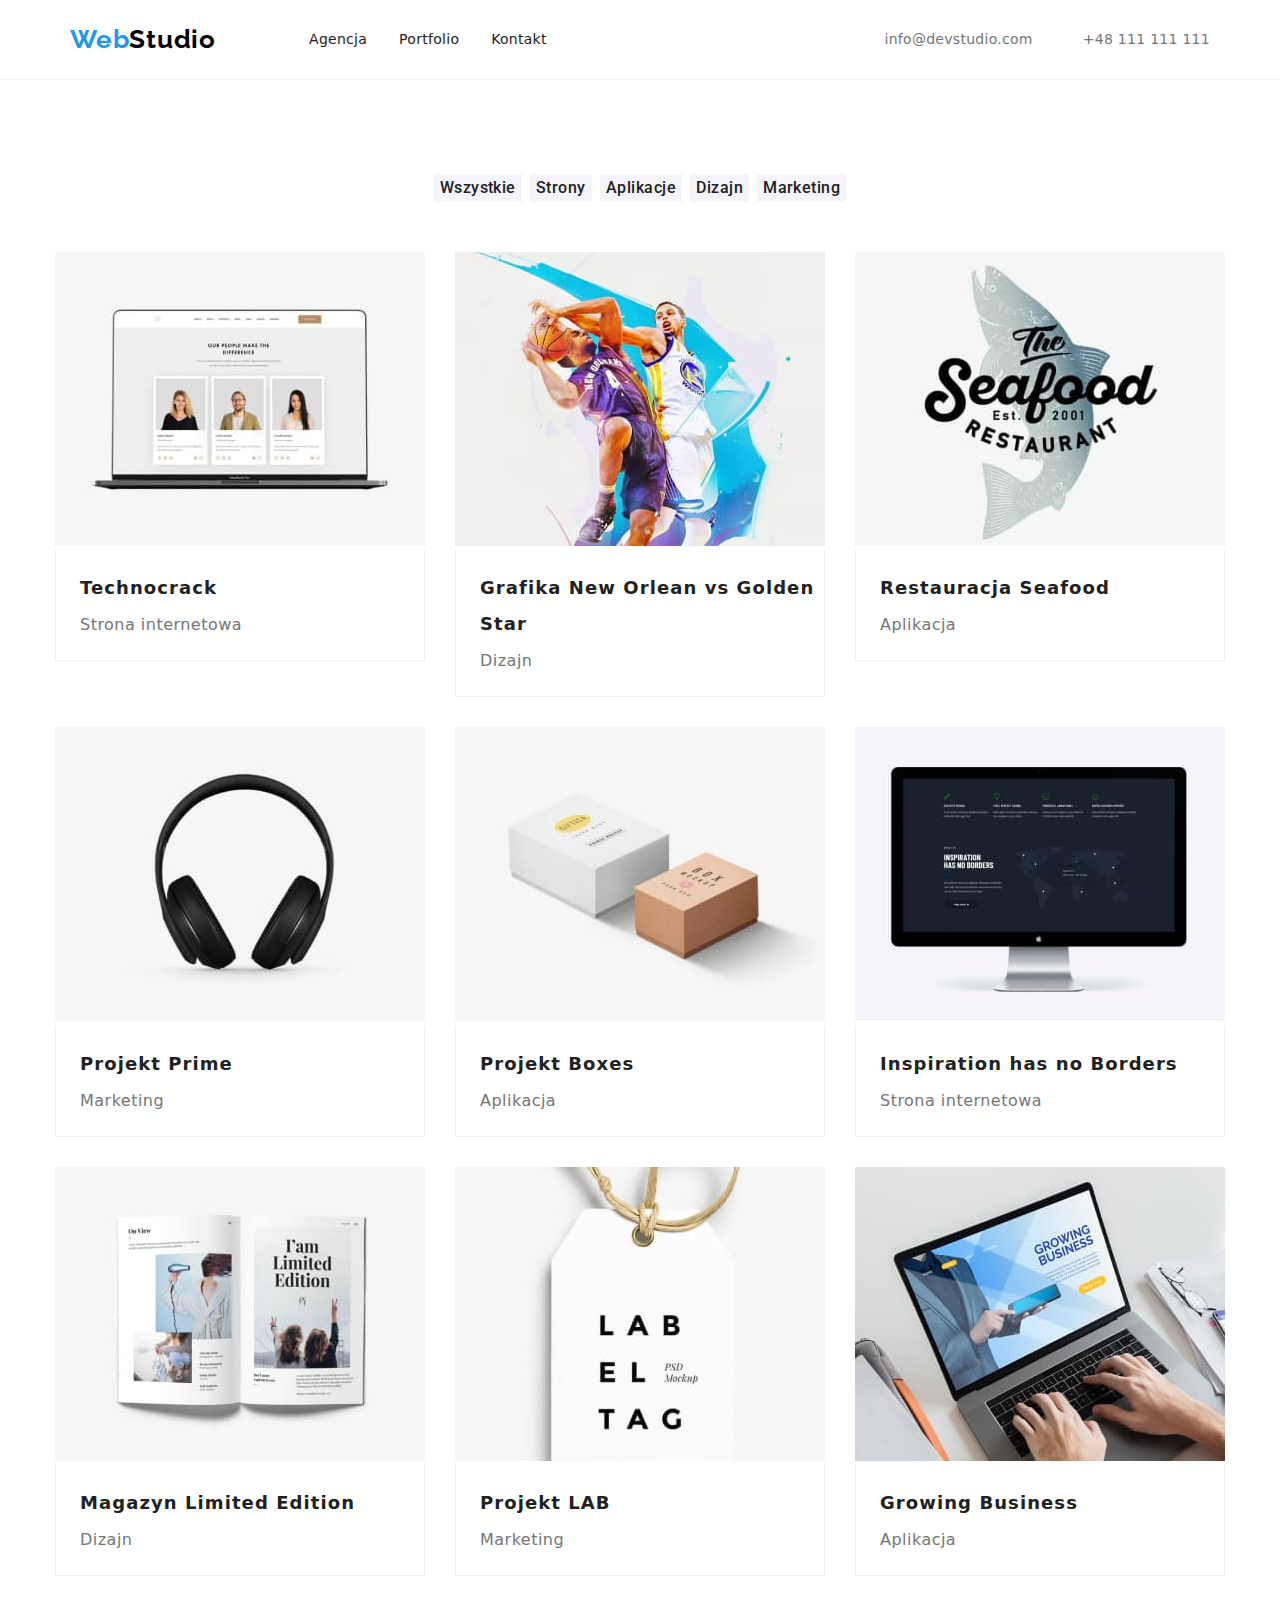
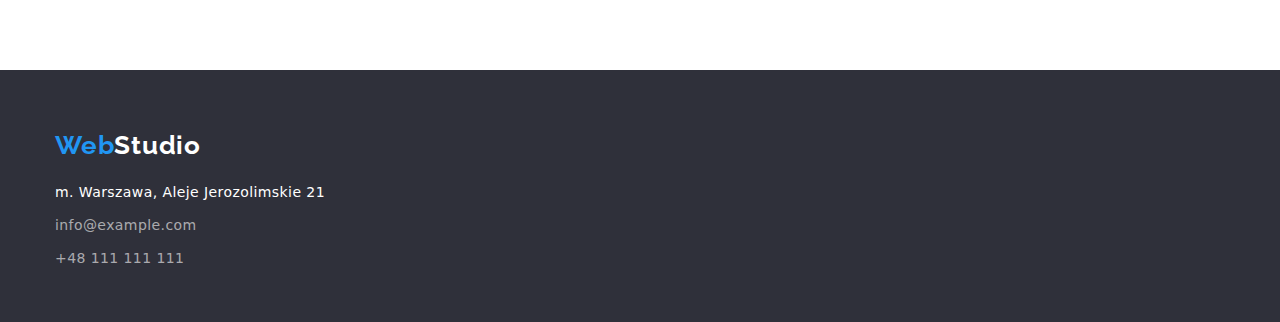
==== commit a3e6c49c: "Update portfolio.html" ====
--- a/portfolio.html
+++ b/portfolio.html
@@ -11,7 +11,7 @@
     />
     <link
       rel="stylesheet"
-      href="https://https://cdnjs.cloudflare.com/ajax/libs/modern-normalize/1.1.0/modern-normalize.min.css"
+      href="//https://cdnjs.cloudflare.com/ajax/libs/modern-normalize/1.1.0/modern-normalize.min.css"
     />
     <title>Document</title>
   </head>
--- a/CSS/styles.css
+++ b/CSS/styles.css
@@ -29,6 +29,8 @@
     padding-top: 94px;
     padding-bottom: 94px;
 }
+
+
 
 .header {
 display: flex;
@@ -115,7 +117,8 @@
         list-style: none;
         margin: 0;
         padding: 0px;
-       padding-left: 300px;
+       
+       margin-left: auto;
 }
 .contacts_link {
 
@@ -138,6 +141,10 @@
 ol {
     margin: 0;
     padding: 0
+}
+
+img {
+    display: block;
 }
 
 .h1_section {
@@ -438,10 +445,10 @@
 
 .img_list_item_1 {
 justify-content: center;
-    height: 404px;
+    /* height: 404px; */
 width: 370px;
     background: #FFFFFF;
-        border: 1px solid #EEEEEE;
+        /* border: 1px solid #EEEEEE; */
         
        
 }
@@ -461,6 +468,8 @@
         padding-left: 24px;
         margin: 0;
         
+        border-left: solid 1px #EEEEEE;
+        border-right:solid 1px #EEEEEE;
 
 }
 
@@ -478,6 +487,10 @@
         margin: 0;
     
         color: #757575;
+        border-left: solid 1px #EEEEEE;
+            border-right: solid 1px #EEEEEE;
+            border-bottom:solid 1px #EEEEEE ;
+            padding-bottom: 20px;
 }
 
 
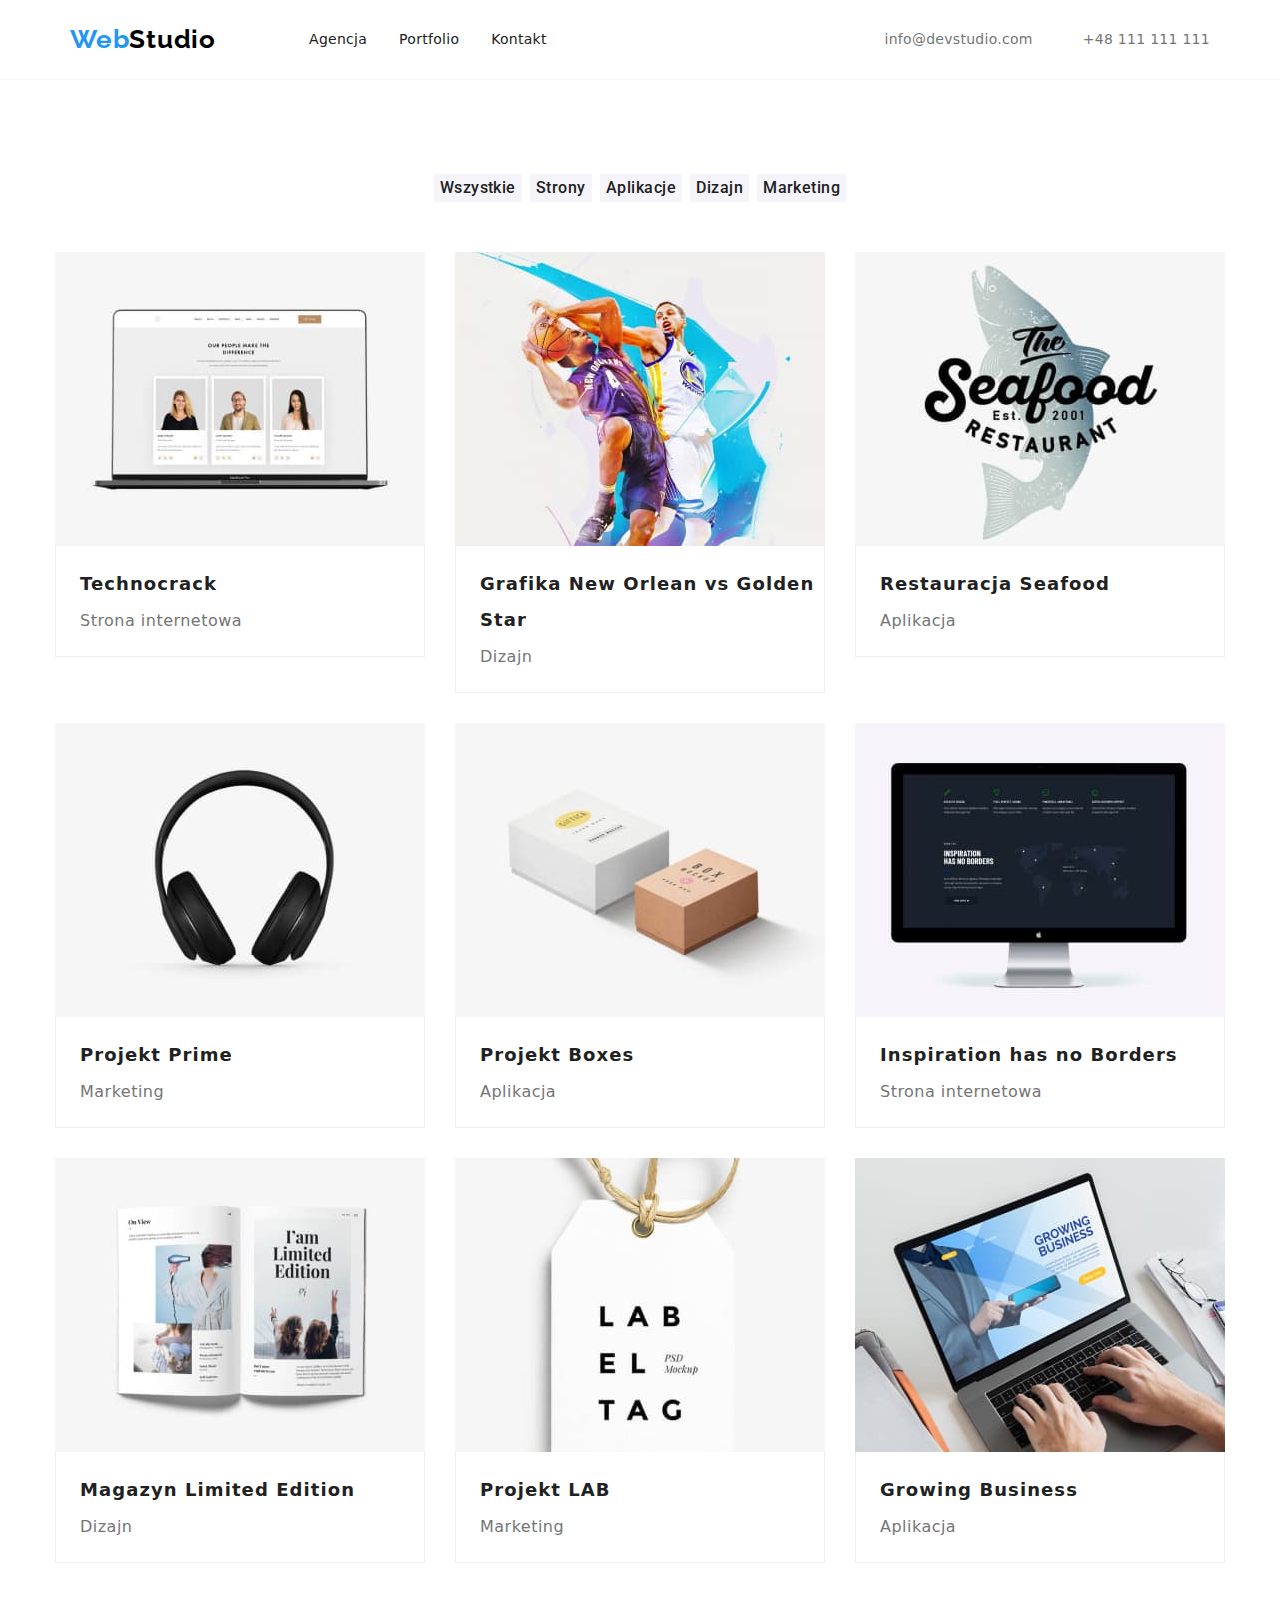
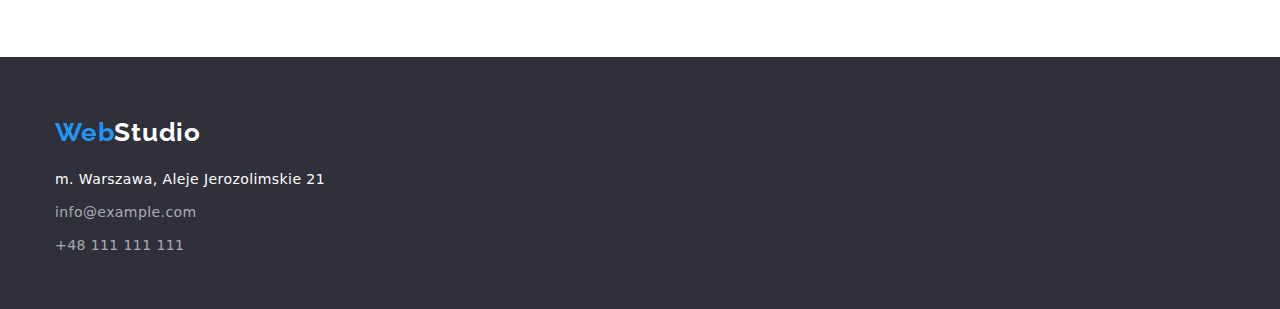
==== commit dab6abc9: "Update portfolio.html" ====
--- a/portfolio.html
+++ b/portfolio.html
@@ -11,7 +11,7 @@
     />
     <link
       rel="stylesheet"
-      href="//https://cdnjs.cloudflare.com/ajax/libs/modern-normalize/1.1.0/modern-normalize.min.css"
+      href="https://cdnjs.cloudflare.com/ajax/libs/modern-normalize/1.1.0/modern-normalize.min.css"
     />
     <title>Document</title>
   </head>
--- a/CSS/styles.css
+++ b/CSS/styles.css
@@ -25,6 +25,9 @@
     
 }
 
+img {
+    display: block;
+}
 .section {
     padding-top: 94px;
     padding-bottom: 94px;
@@ -143,9 +146,6 @@
     padding: 0
 }
 
-img {
-    display: block;
-}
 
 .h1_section {
    background: #2F303A;
@@ -291,7 +291,7 @@
     padding-right: 0px;
 }
 .img{
-    display: inline-block;
+    display: block;
         width: 370px;
         height: 294px;
 }
